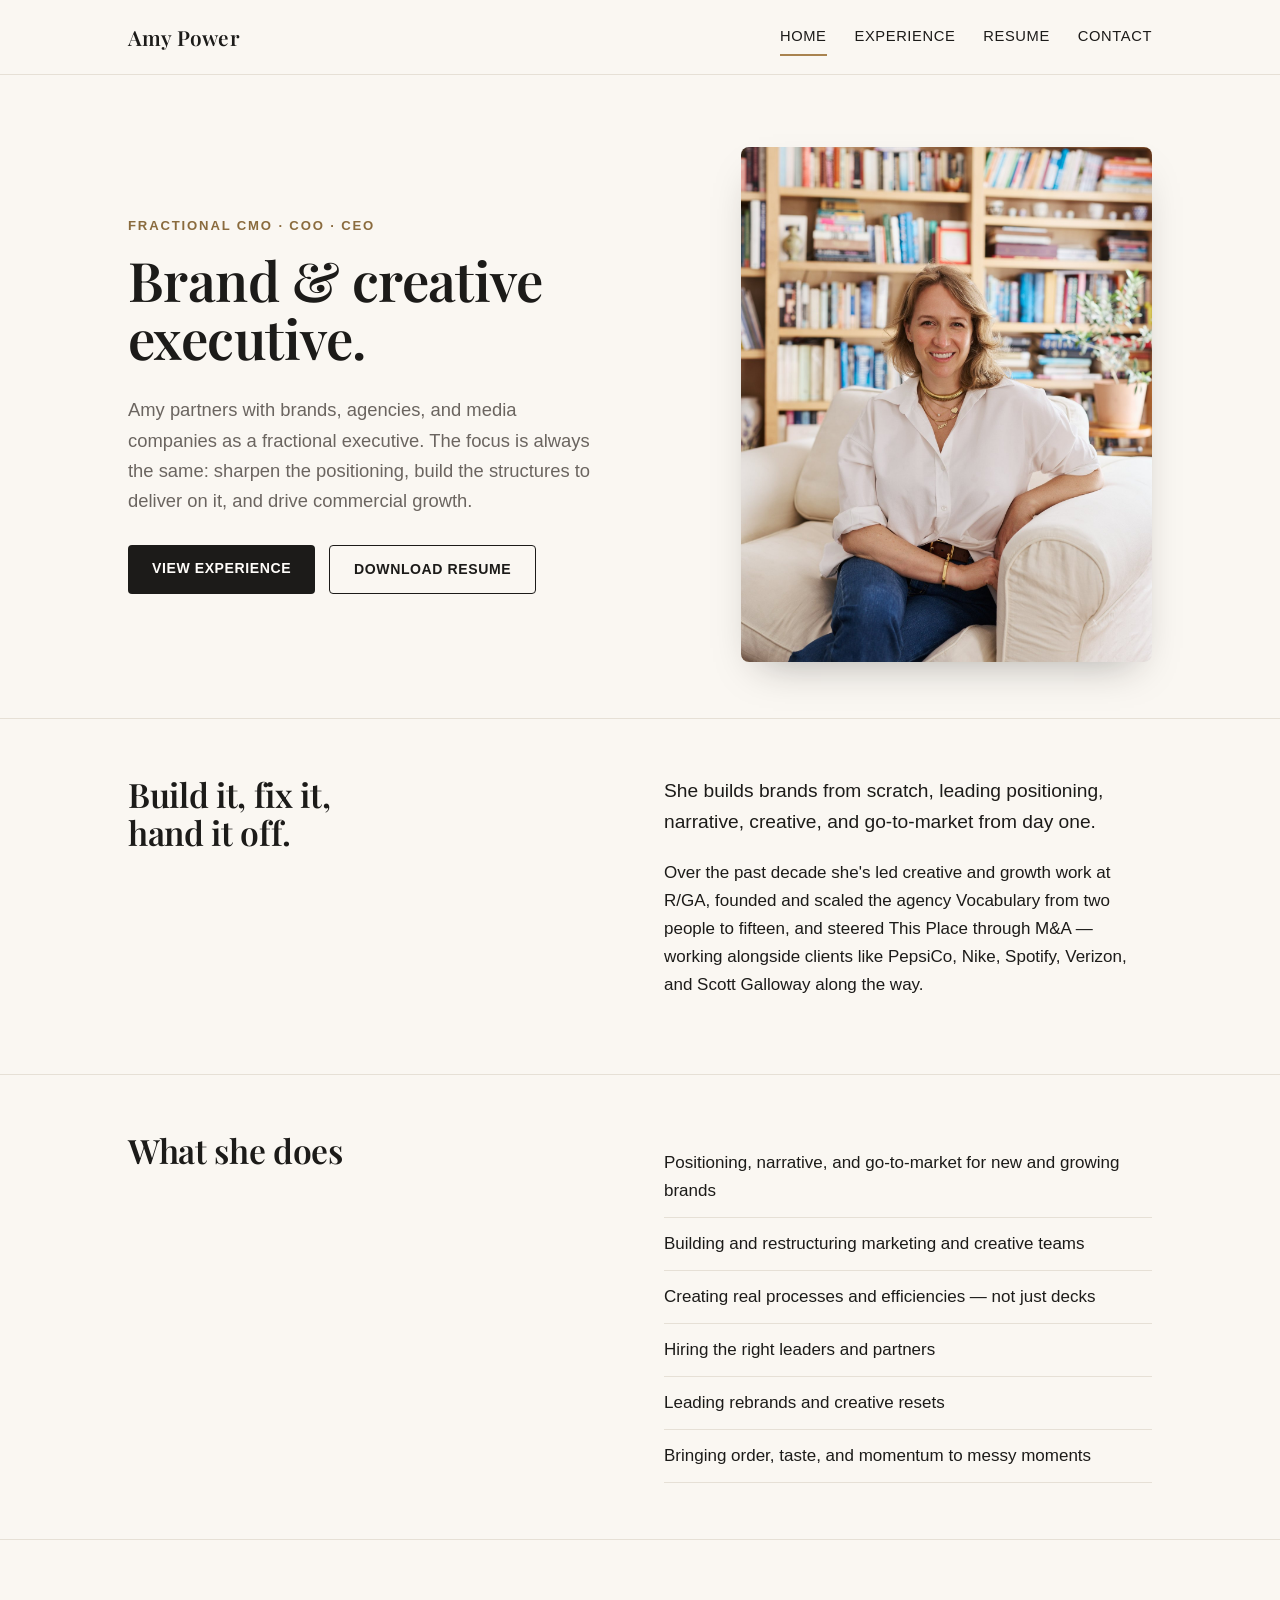
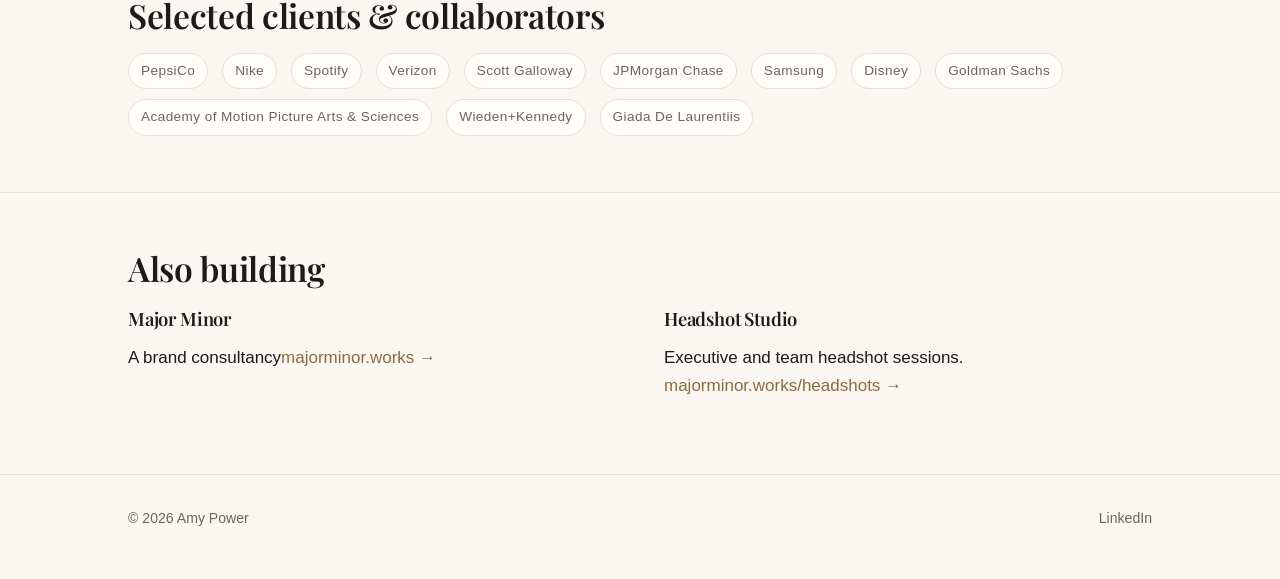
==== index.html @ 0f81f7c0 "Update index.html" ====
<!doctype html>
<html lang="en">
<head>
<meta charset="UTF-8" />
<meta name="viewport" content="width=device-width, initial-scale=1.0" />
<title>Amy Power — Brand &amp; Creative Executive</title>
<meta name="description" content="Amy Power is a fractional CMO, COO, and CEO who builds and fixes brands — positioning, narrative, creative, and go-to-market — for founders, talent, and companies from PepsiCo to Nike to Vocabulary." />
<link rel="preconnect" href="https://fonts.googleapis.com">
<link rel="preconnect" href="https://fonts.gstatic.com" crossorigin>
<link href="https://fonts.googleapis.com/css2?family=Playfair+Display:wght@500;600;700&display=swap" rel="stylesheet">
<link rel="stylesheet" href="styles.css" />
</head>
<body>

<header class="site">
  <div class="nav-inner">
    <a class="wordmark" href="index.html">Amy Power</a>
    <button class="menu-toggle" aria-label="Toggle menu"><span></span><span></span><span></span></button>
    <nav class="links">
      <a href="index.html" aria-current="page">Home</a>
      <a href="experience.html">Experience</a>
      <a href="resume.html">Resume</a>
      <a href="contact.html">Contact</a>
    </nav>
  </div>
</header>

<main>
  <section class="hero">
    <div class="wrap hero-inner">
      <div>
        <div class="hero-eyebrow">Fractional CMO &middot; COO &middot; CEO</div>
        <h1>Brand &amp; creative<br />executive.</h1>
        <p class="hero-lede">Amy partners with brands, agencies, and media companies as a fractional executive. The focus is always the same: sharpen the positioning, build the structures to deliver on it, and drive commercial growth.</p>
        <div class="cta-row">
          <a class="btn btn-primary" href="experience.html">View Experience</a>
          <a class="btn btn-secondary" href="Amy-Power-Resume.pdf" target="_blank" rel="noopener">Download Resume</a>
        </div>
      </div>
      <div class="hero-photo">
        <img src="amy-power-headshot.jpg" alt="Portrait of Amy Power" />
      </div>
    </div>
  </section>

  <section class="block">
    <div class="wrap">
      <div class="two-col">
        <div>
          <h2>Build it, fix it,<br />hand it off.</h2>
        </div>
        <div>
          <p class="lead-para">She builds brands from scratch, leading positioning, narrative, creative, and go-to-market from day one.</p>
          <p>Over the past decade she's led creative and growth work at R/GA, founded and scaled the agency Vocabulary from two people to fifteen, and steered This Place through M&A — working alongside clients like PepsiCo, Nike, Spotify, Verizon, and Scott Galloway along the way.</p>
        </div>
      </div>
    </div>
  </section>

  <section class="block">
    <div class="wrap">
      <div class="two-col">
        <div>
          <h2>What she does</h2>
        </div>
        <ul class="pill-list">
          <li>Positioning, narrative, and go-to-market for new and growing brands</li>
          <li>Building and restructuring marketing and creative teams</li>
          <li>Creating real processes and efficiencies — not just decks</li>
          <li>Hiring the right leaders and partners</li>
          <li>Leading rebrands and creative resets</li>
          <li>Bringing order, taste, and momentum to messy moments</li>
        </ul>
      </div>
    </div>
  </section>

  <section class="block">
    <div class="wrap">
      <h2>Selected clients &amp; collaborators</h2>
      <div class="clients">
        <span>PepsiCo</span>
        <span>Nike</span>
        <span>Spotify</span>
        <span>Verizon</span>
        <span>Scott Galloway</span>
        <span>JPMorgan Chase</span>
        <span>Samsung</span>
        <span>Disney</span>
        <span>Goldman Sachs</span>
        <span>Academy of Motion Picture Arts &amp; Sciences</span>
        <span>Wieden+Kennedy</span>
        <span>Giada De Laurentiis</span>
      </div>
    </div>
  </section>

  <section class="block">
    <div class="wrap">
      <h2>Also building</h2>
      <div class="two-col">
        <div>
          <h3>Major Minor</h3>
          <p>A brand consultancy<a href="https://majorminor.works" target="_blank" rel="noopener">majorminor.works &rarr;</a></p></p>
        </div>
        <div>
          <h3>Headshot Studio</h3>
          <p>Executive and team headshot sessions. <a href="http://majorminor.works/headshots/" target="_blank" rel="noopener">majorminor.works/headshots &rarr;</a></p>
        </div>
      </div>
    </div>
  </section>
</main>

<footer class="site">
  <div class="wrap">
    <span>&copy; <span id="year"></span> Amy Power</span>
    <a href="https://www.linkedin.com/in/aamypowerr" target="_blank" rel="noopener">LinkedIn</a>
  </div>
</footer>

<script src="main.js"></script>
<script>document.getElementById("year").textContent = new Date().getFullYear();</script>
</body>
</html>
---- styles.css ----
/* Amy Power — personal site
   Type: Playfair Display for headlines, Helvetica Neue for body
   Palette: warm cream, charcoal, brass accent */

:root {
  --cream: #faf7f2;
  --paper: #fffdfa;
  --charcoal: #1c1b19;
  --warm-gray: #6b6560;
  --line: #e6e0d6;
  --brass: #a9834f;
  --brass-dark: #8a6b3e;
  --max-w: 1080px;
}

* { box-sizing: border-box; }

html { scroll-behavior: smooth; }

body {
  margin: 0;
  background: var(--cream);
  color: var(--charcoal);
  font-family: "Helvetica Neue", Helvetica, Arial, sans-serif;
  font-size: 17px;
  line-height: 1.65;
  -webkit-font-smoothing: antialiased;
}

h1, h2, h3, .display {
  font-family: "Playfair Display", Georgia, "Times New Roman", serif;
  font-weight: 600;
  letter-spacing: -0.01em;
  margin: 0 0 0.5em;
  color: var(--charcoal);
}

h1 { font-size: clamp(2.2rem, 5vw, 3.4rem); line-height: 1.08; }
h2 { font-size: clamp(1.5rem, 3vw, 2.1rem); line-height: 1.15; }
h3 { font-size: 1.15rem; font-weight: 600; }

p { margin: 0 0 1.1em; color: var(--charcoal); }

a { color: var(--brass-dark); text-decoration: none; }
a:hover { text-decoration: underline; }

.wrap {
  max-width: var(--max-w);
  margin: 0 auto;
  padding: 0 28px;
}

/* Header / nav */
header.site {
  position: sticky;
  top: 0;
  z-index: 20;
  background: rgba(250, 247, 242, 0.92);
  backdrop-filter: saturate(140%) blur(6px);
  border-bottom: 1px solid var(--line);
}

.nav-inner {
  max-width: var(--max-w);
  margin: 0 auto;
  padding: 18px 28px;
  display: flex;
  align-items: center;
  justify-content: space-between;
}

.wordmark {
  font-family: "Playfair Display", Georgia, serif;
  font-size: 1.3rem;
  font-weight: 600;
  color: var(--charcoal);
  letter-spacing: 0.01em;
}
.wordmark:hover { text-decoration: none; }

nav.links { display: flex; gap: 28px; align-items: center; }

nav.links a {
  color: var(--charcoal);
  font-size: 0.92rem;
  letter-spacing: 0.04em;
  text-transform: uppercase;
  padding: 6px 0;
  border-bottom: 2px solid transparent;
}

nav.links a:hover,
nav.links a[aria-current="page"] {
  border-bottom-color: var(--brass);
  text-decoration: none;
}

.menu-toggle {
  display: none;
  background: none;
  border: 1px solid var(--charcoal);
  border-radius: 6px;
  width: 40px;
  height: 36px;
  cursor: pointer;
}
.menu-toggle span {
  display: block;
  width: 18px;
  height: 2px;
  background: var(--charcoal);
  margin: 4px auto;
}

/* Hero */
.hero {
  padding: 72px 0 56px;
}
.hero-inner {
  display: grid;
  grid-template-columns: 1.15fr 0.85fr;
  gap: 56px;
  align-items: center;
}
.hero-eyebrow {
  text-transform: uppercase;
  letter-spacing: 0.14em;
  font-size: 0.82rem;
  color: var(--brass-dark);
  font-weight: 600;
  margin-bottom: 14px;
}
.hero-lede {
  font-size: 1.15rem;
  color: var(--warm-gray);
  max-width: 46ch;
}
.hero-photo {
  width: 100%;
  aspect-ratio: 4 / 5;
  border-radius: 8px;
  overflow: hidden;
  box-shadow: 0 18px 40px -18px rgba(28, 27, 25, 0.35);
}
.hero-photo img {
  width: 100%;
  height: 100%;
  object-fit: cover;
  display: block;
}

.cta-row { display: flex; gap: 14px; flex-wrap: wrap; margin-top: 28px; }

.btn {
  display: inline-block;
  padding: 12px 24px;
  border-radius: 4px;
  font-size: 0.88rem;
  letter-spacing: 0.04em;
  text-transform: uppercase;
  font-weight: 600;
  transition: all 0.15s ease;
}
.btn-primary {
  background: var(--charcoal);
  color: var(--paper);
}
.btn-primary:hover {
  background: var(--brass-dark);
  text-decoration: none;
}
.btn-secondary {
  background: transparent;
  color: var(--charcoal);
  border: 1px solid var(--charcoal);
}
.btn-secondary:hover {
  border-color: var(--brass-dark);
  color: var(--brass-dark);
  text-decoration: none;
}

/* Sections */
section.block {
  padding: 56px 0;
  border-top: 1px solid var(--line);
}
section.block:first-of-type { border-top: none; }

.lead-para {
  font-size: 1.2rem;
  max-width: 68ch;
  color: var(--charcoal);
}

.two-col {
  display: grid;
  grid-template-columns: 1fr 1fr;
  gap: 48px;
}

.pill-list { list-style: none; padding: 0; margin: 18px 0 0; }
.pill-list li {
  padding: 12px 0;
  border-bottom: 1px solid var(--line);
  color: var(--charcoal);
}
.pill-list li:first-child { padding-top: 0; }

.clients {
  display: flex;
  flex-wrap: wrap;
  gap: 10px 14px;
  margin-top: 18px;
}
.clients span {
  font-size: 0.85rem;
  letter-spacing: 0.03em;
  color: var(--warm-gray);
  padding: 6px 12px;
  border: 1px solid var(--line);
  border-radius: 999px;
  background: var(--paper);
}

/* Experience timeline */
.role {
  padding: 28px 0;
  border-top: 1px solid var(--line);
  display: grid;
  grid-template-columns: 220px 1fr;
  gap: 28px;
}
.role:first-of-type { border-top: none; padding-top: 0; }
.role-meta { color: var(--warm-gray); font-size: 0.9rem; }
.role-meta .years { display: block; font-weight: 600; color: var(--charcoal); margin-bottom: 4px; }
.role h3 { margin-bottom: 4px; }
.role .org { color: var(--brass-dark); font-weight: 600; }
.role ul { margin: 10px 0 0; padding-left: 18px; }
.role li { margin-bottom: 6px; color: var(--charcoal); }
.role .role-clients { margin-top: 8px; font-size: 0.92rem; color: var(--warm-gray); }

.edu-grid {
  display: grid;
  grid-template-columns: repeat(2, 1fr);
  gap: 24px;
  margin-top: 12px;
}
.edu-item { }
.edu-item .school { font-weight: 600; }
.edu-item .detail { color: var(--warm-gray); font-size: 0.92rem; }

/* Resume page */
.resume-panel {
  background: var(--paper);
  border: 1px solid var(--line);
  border-radius: 10px;
  padding: 40px;
  text-align: center;
}
.resume-embed {
  border: 1px solid var(--line);
  border-radius: 8px;
  overflow: hidden;
  margin-top: 32px;
  height: 780px;
}
.resume-embed iframe { width: 100%; height: 100%; border: none; }

/* Contact */
.contact-grid {
  display: grid;
  grid-template-columns: 1fr 1fr;
  gap: 40px;
}
.contact-item { padding: 20px 0; border-bottom: 1px solid var(--line); }
.contact-item .label {
  text-transform: uppercase;
  letter-spacing: 0.08em;
  font-size: 0.78rem;
  color: var(--warm-gray);
  margin-bottom: 4px;
}
.contact-item .value { font-size: 1.15rem; }
.contact-item .note { color: var(--warm-gray); font-size: 0.9rem; margin-top: 4px; }

/* Footer */
footer.site {
  border-top: 1px solid var(--line);
  padding: 32px 0 48px;
  color: var(--warm-gray);
  font-size: 0.88rem;
}
footer.site .wrap {
  display: flex;
  justify-content: space-between;
  align-items: center;
  flex-wrap: wrap;
  gap: 12px;
}
footer.site a { color: var(--warm-gray); }

/* Responsive */
@media (max-width: 820px) {
  .hero-inner { grid-template-columns: 1fr; }
  .hero-photo { max-width: 340px; margin: 0 auto; }
  .two-col { grid-template-columns: 1fr; gap: 8px; }
  .role { grid-template-columns: 1fr; gap: 6px; }
  .contact-grid { grid-template-columns: 1fr; }
  .edu-grid { grid-template-columns: 1fr; }

  nav.links {
    position: absolute;
    top: 100%;
    left: 0;
    right: 0;
    background: var(--cream);
    border-bottom: 1px solid var(--line);
    flex-direction: column;
    gap: 0;
    display: none;
    padding: 8px 28px 20px;
  }
  nav.links.open { display: flex; }
  nav.links a { width: 100%; padding: 12px 0; border-bottom: 1px solid var(--line); }
  .menu-toggle { display: block; }
}
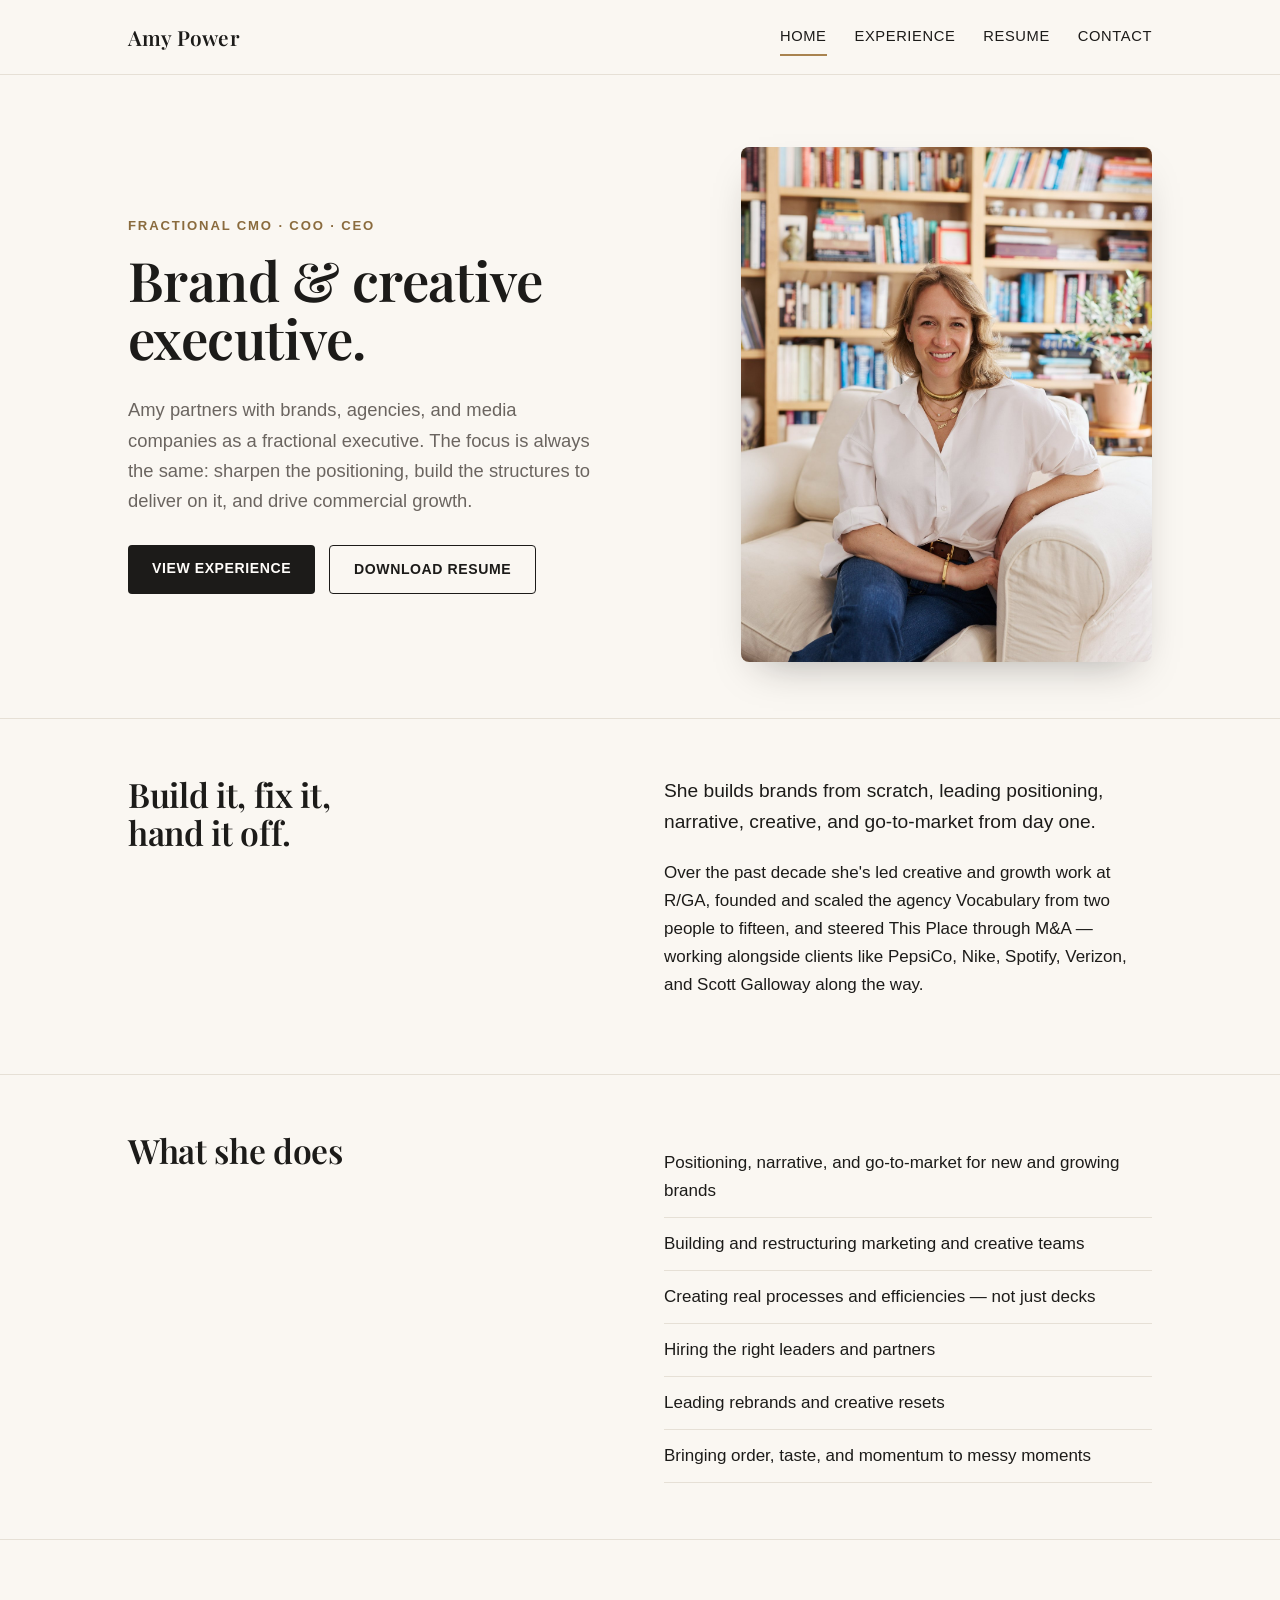
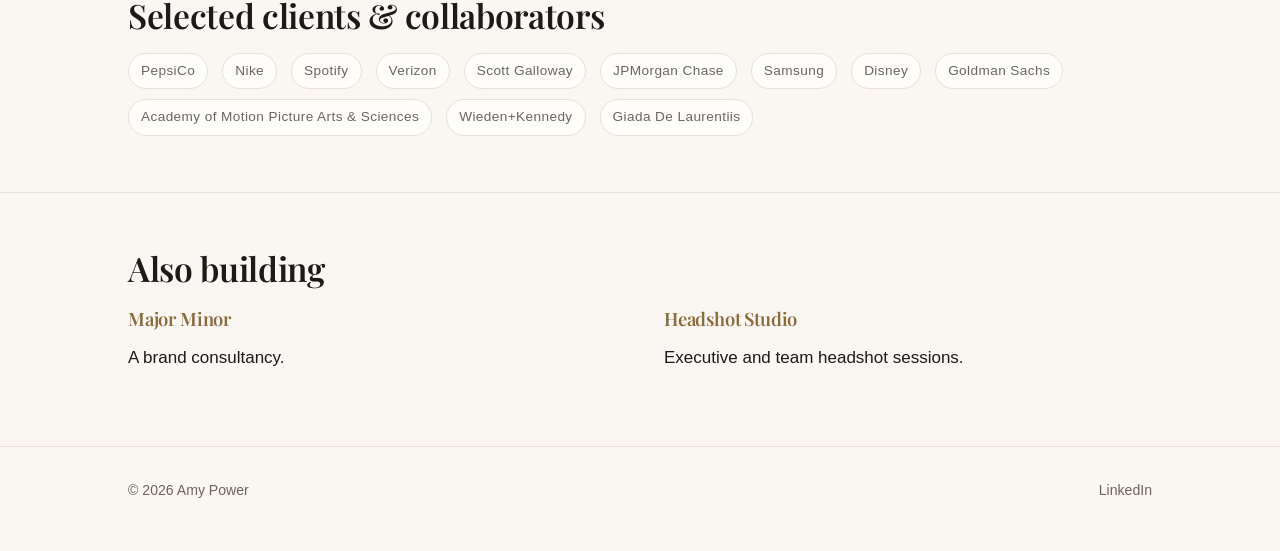
==== commit 3a74cb40: "Update index.html" ====
--- a/index.html
+++ b/index.html
@@ -95,21 +95,21 @@
     </div>
   </section>
 
-  <section class="block">
-    <div class="wrap">
-      <h2>Also building</h2>
-      <div class="two-col">
-        <div>
-          <h3>Major Minor</h3>
-          <p>A brand consultancy<a href="https://majorminor.works" target="_blank" rel="noopener">majorminor.works &rarr;</a></p></p>
-        </div>
-        <div>
-          <h3>Headshot Studio</h3>
-          <p>Executive and team headshot sessions. <a href="http://majorminor.works/headshots/" target="_blank" rel="noopener">majorminor.works/headshots &rarr;</a></p>
-        </div>
+ <section class="block">
+  <div class="wrap">
+    <h2>Also building</h2>
+    <div class="two-col">
+      <div>
+        <h3><a href="https://majorminor.works" target="_blank" rel="noopener">Major Minor</a></h3>
+        <p>A brand consultancy.</p>
+      </div>
+      <div>
+        <h3><a href="https://majorminor.works/headshots/" target="_blank" rel="noopener">Headshot Studio</a></h3>
+        <p>Executive and team headshot sessions.</p>
       </div>
     </div>
-  </section>
+  </div>
+</section>
 </main>
 
 <footer class="site">
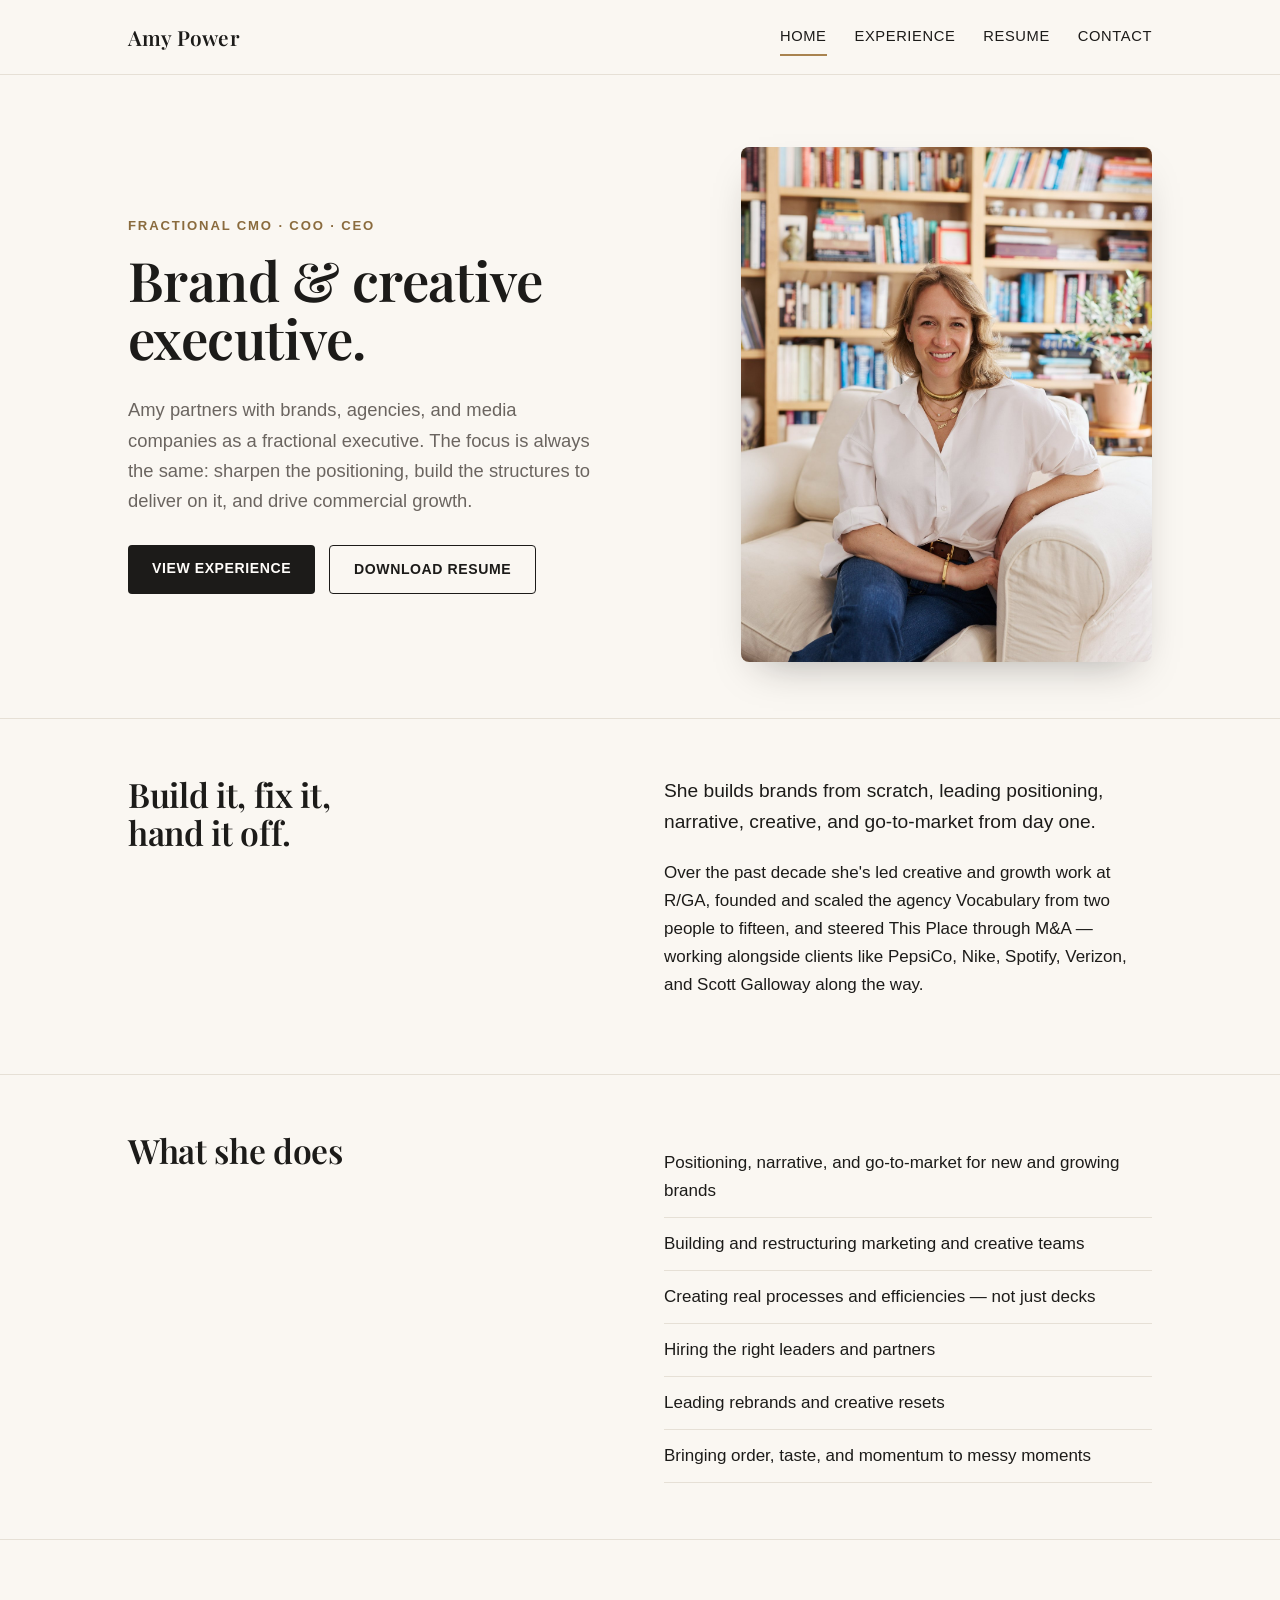
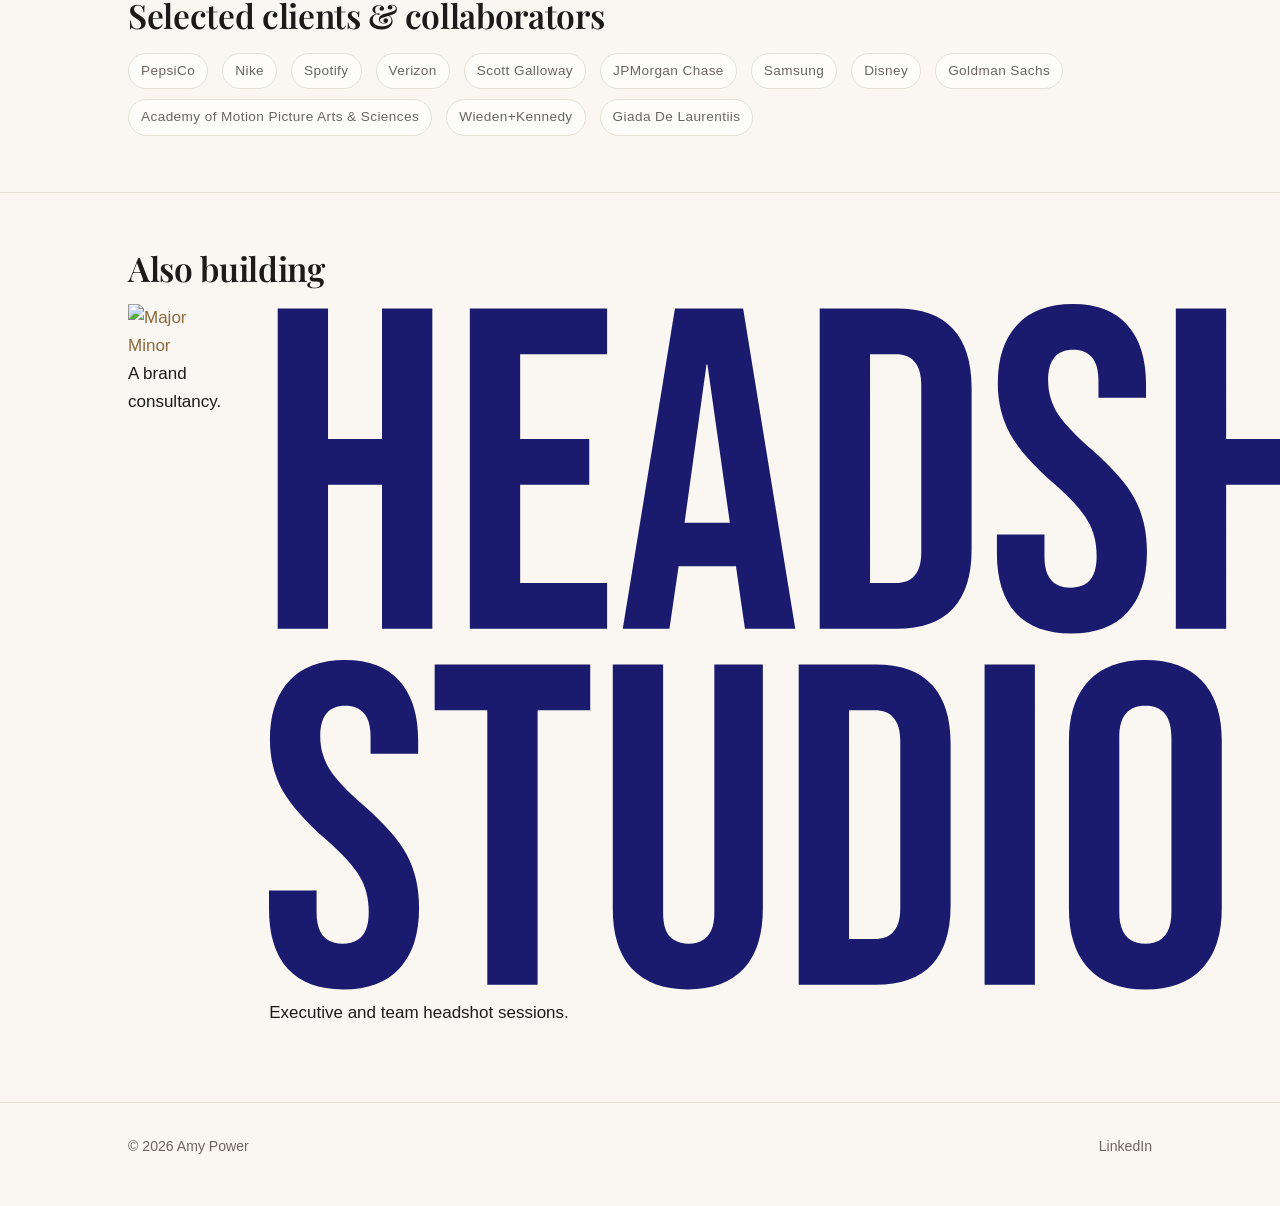
==== commit d39c7c5b: "Update index.html" ====
--- a/index.html
+++ b/index.html
@@ -95,22 +95,25 @@
     </div>
   </section>
 
- <section class="block">
+<section class="block">
   <div class="wrap">
     <h2>Also building</h2>
     <div class="two-col">
       <div>
-        <h3><a href="https://majorminor.works" target="_blank" rel="noopener">Major Minor</a></h3>
+        <a class="logo-link" href="https://majorminor.works" target="_blank" rel="noopener">
+          <img src="MAJORMINOR-LOGO-Black.svg" alt="Major Minor">
+        </a>
         <p>A brand consultancy.</p>
       </div>
       <div>
-        <h3><a href="https://majorminor.works/headshots/" target="_blank" rel="noopener">Headshot Studio</a></h3>
+        <a class="logo-link" href="https://majorminor.works/headshots/" target="_blank" rel="noopener">
+          <img src="Headshot Studio.svg" alt="Headshot Studio">
+        </a>
         <p>Executive and team headshot sessions.</p>
       </div>
     </div>
   </div>
 </section>
-</main>
 
 <footer class="site">
   <div class="wrap">
--- a/styles.css
+++ b/styles.css
@@ -325,3 +325,10 @@
   nav.links a { width: 100%; padding: 12px 0; border-bottom: 1px solid var(--line); }
   .menu-toggle { display: block; }
 }
+h3 a {
+  color: inherit;
+  text-decoration: none;
+}
+h3 a:hover {
+  text-decoration: underline;
+}
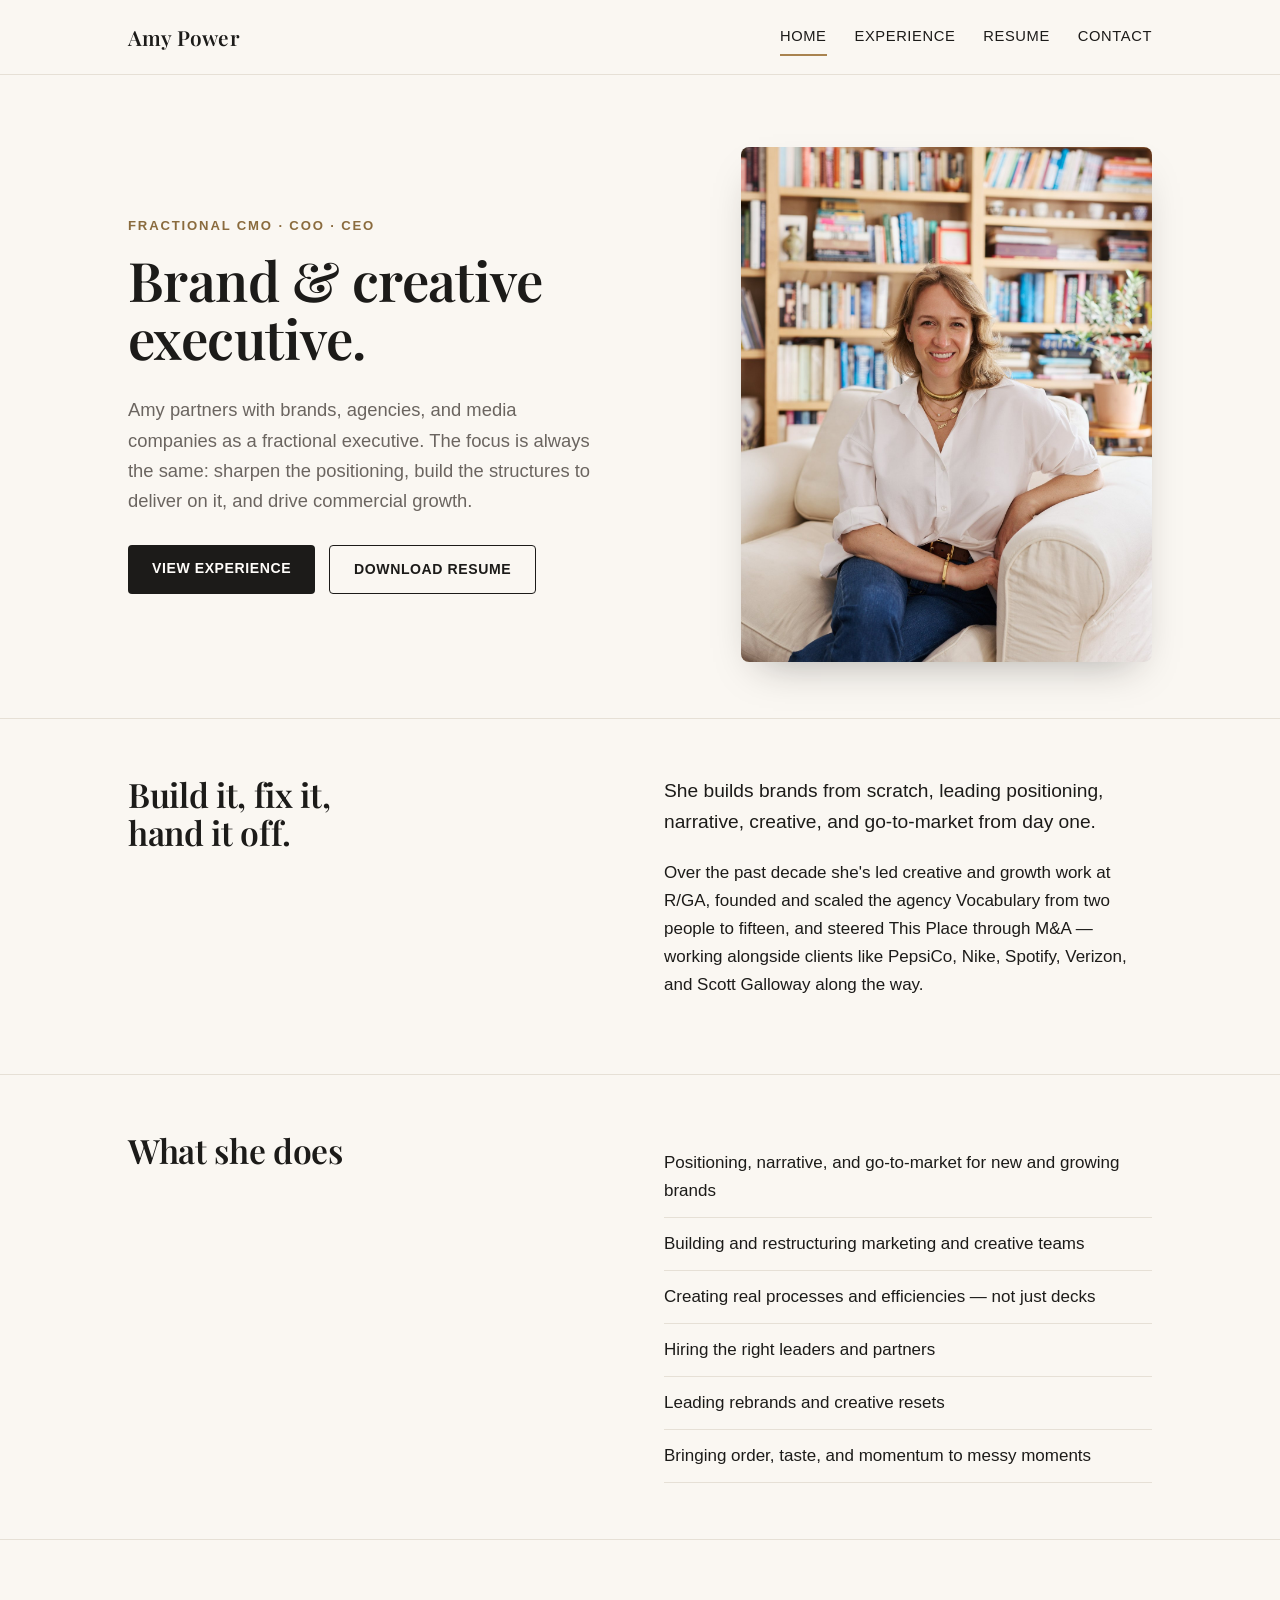
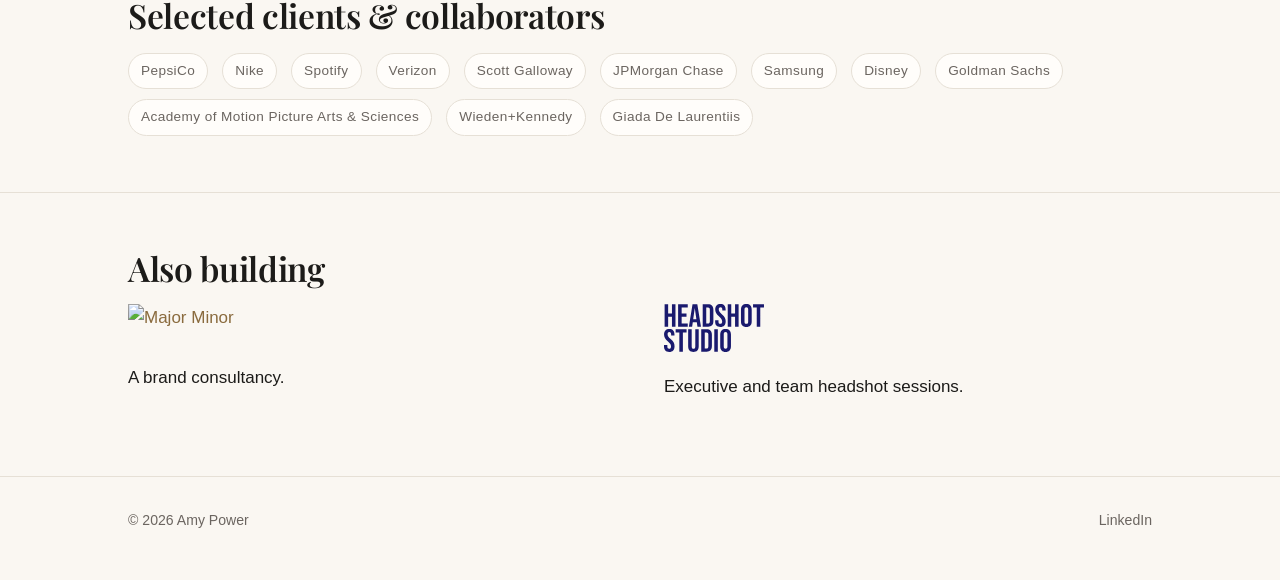
==== commit 212a0f91: "Update index.html" ====
--- a/index.html
+++ b/index.html
@@ -101,13 +101,13 @@
     <div class="two-col">
       <div>
         <a class="logo-link" href="https://majorminor.works" target="_blank" rel="noopener">
-          <img src="MAJORMINOR-LOGO-Black.svg" alt="Major Minor">
+          <img src="MAJORMINOR-LOGO-Black.svg" alt="Major Minor" height="48">
         </a>
         <p>A brand consultancy.</p>
       </div>
       <div>
         <a class="logo-link" href="https://majorminor.works/headshots/" target="_blank" rel="noopener">
-          <img src="Headshot Studio.svg" alt="Headshot Studio">
+          <img src="headshot-studio.svg" alt="Headshot Studio" height="48">
         </a>
         <p>Executive and team headshot sessions.</p>
       </div>
--- a/styles.css
+++ b/styles.css
@@ -325,10 +325,12 @@
   nav.links a { width: 100%; padding: 12px 0; border-bottom: 1px solid var(--line); }
   .menu-toggle { display: block; }
 }
-h3 a {
-  color: inherit;
-  text-decoration: none;
-}
-h3 a:hover {
-  text-decoration: underline;
-}
+.logo-link {
+  display: inline-block;
+  margin-bottom: 12px;
+}
+.logo-link img {
+  height: 48px;
+  width: auto;
+  display: block;
+}
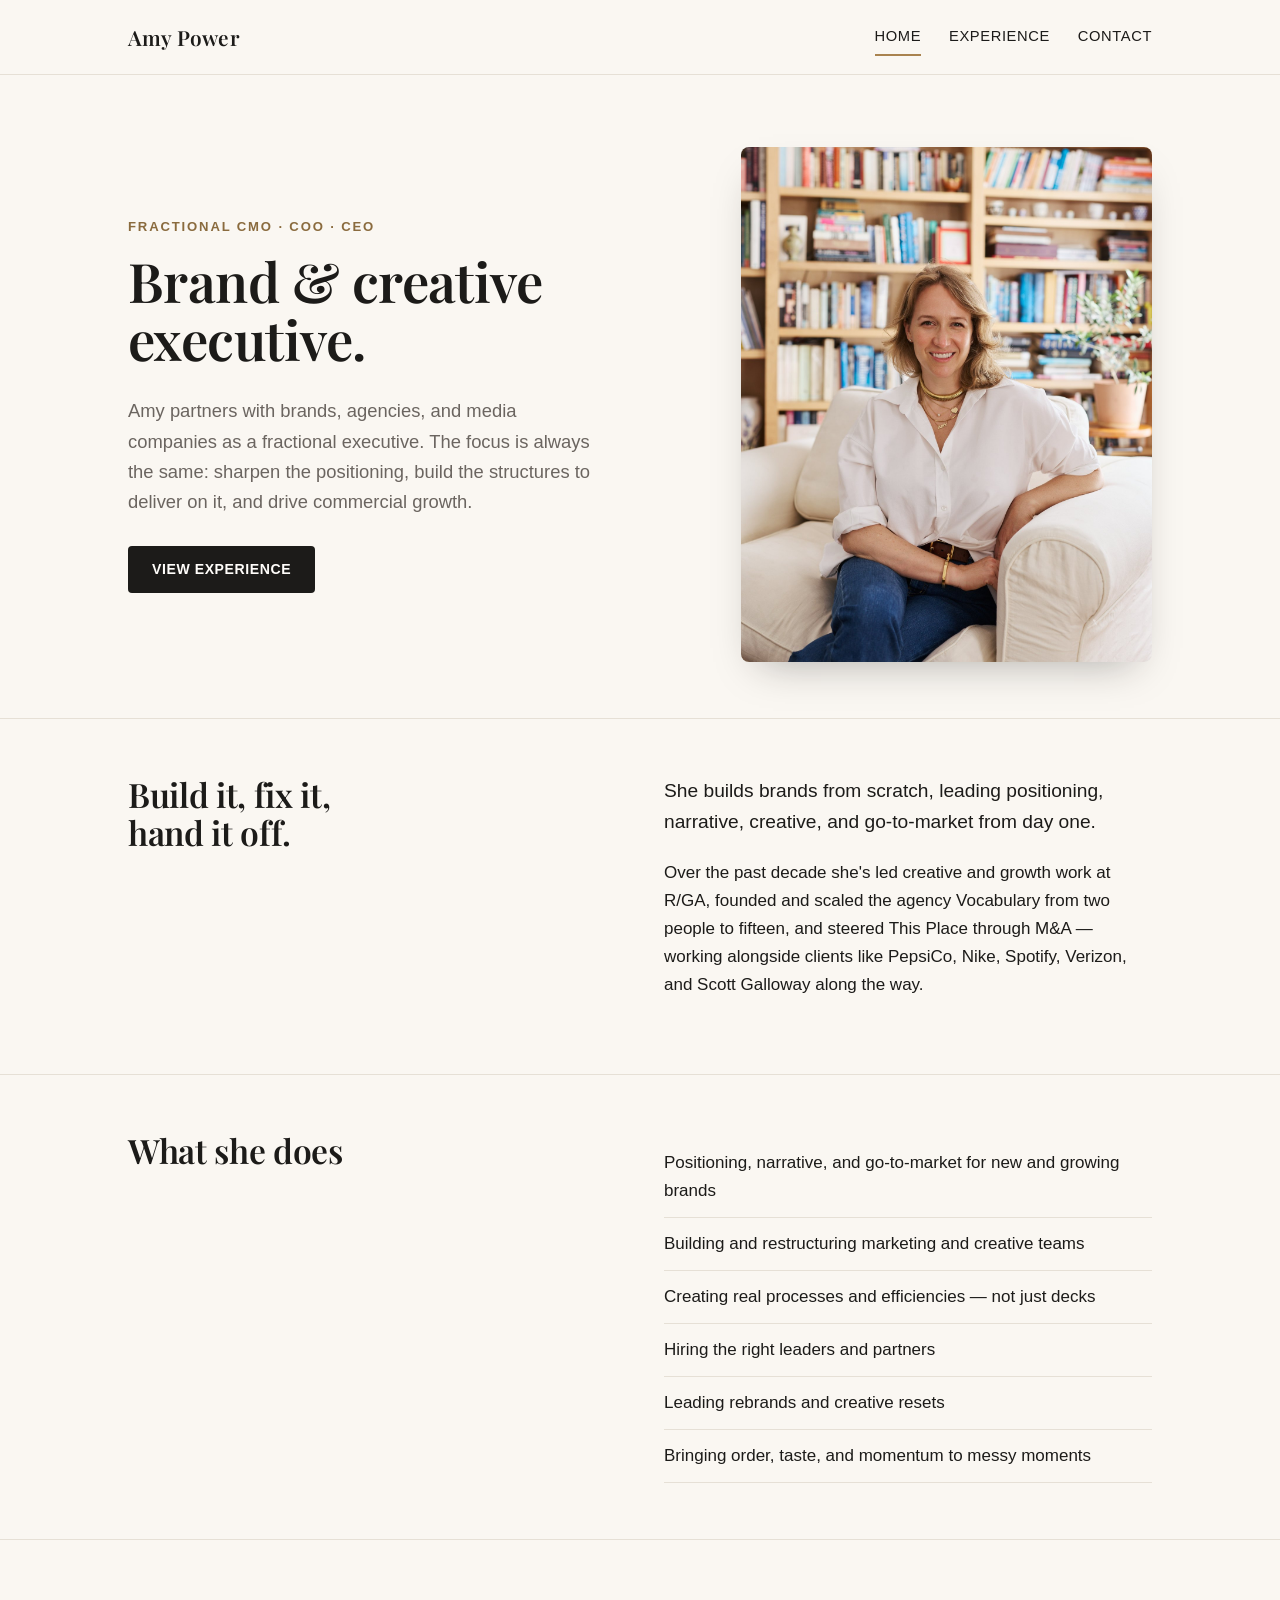
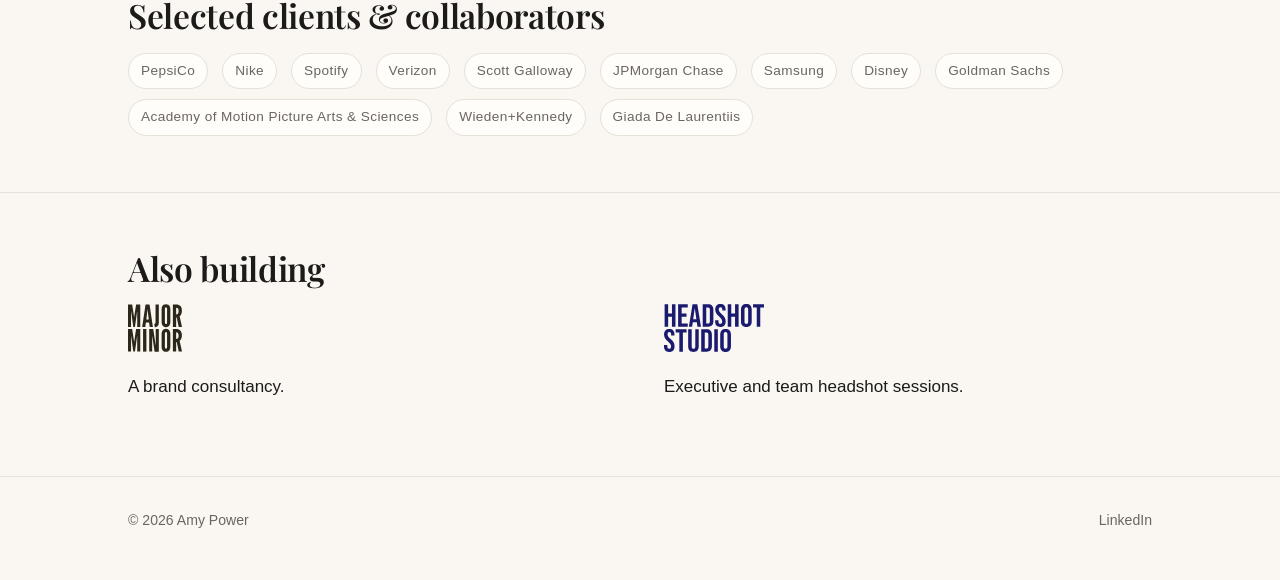
==== commit b0ea6e90: "Update index.html" ====
--- a/index.html
+++ b/index.html
@@ -19,7 +19,6 @@
     <nav class="links">
       <a href="index.html" aria-current="page">Home</a>
       <a href="experience.html">Experience</a>
-      <a href="resume.html">Resume</a>
       <a href="contact.html">Contact</a>
     </nav>
   </div>
@@ -34,7 +33,6 @@
         <p class="hero-lede">Amy partners with brands, agencies, and media companies as a fractional executive. The focus is always the same: sharpen the positioning, build the structures to deliver on it, and drive commercial growth.</p>
         <div class="cta-row">
           <a class="btn btn-primary" href="experience.html">View Experience</a>
-          <a class="btn btn-secondary" href="Amy-Power-Resume.pdf" target="_blank" rel="noopener">Download Resume</a>
         </div>
       </div>
       <div class="hero-photo">
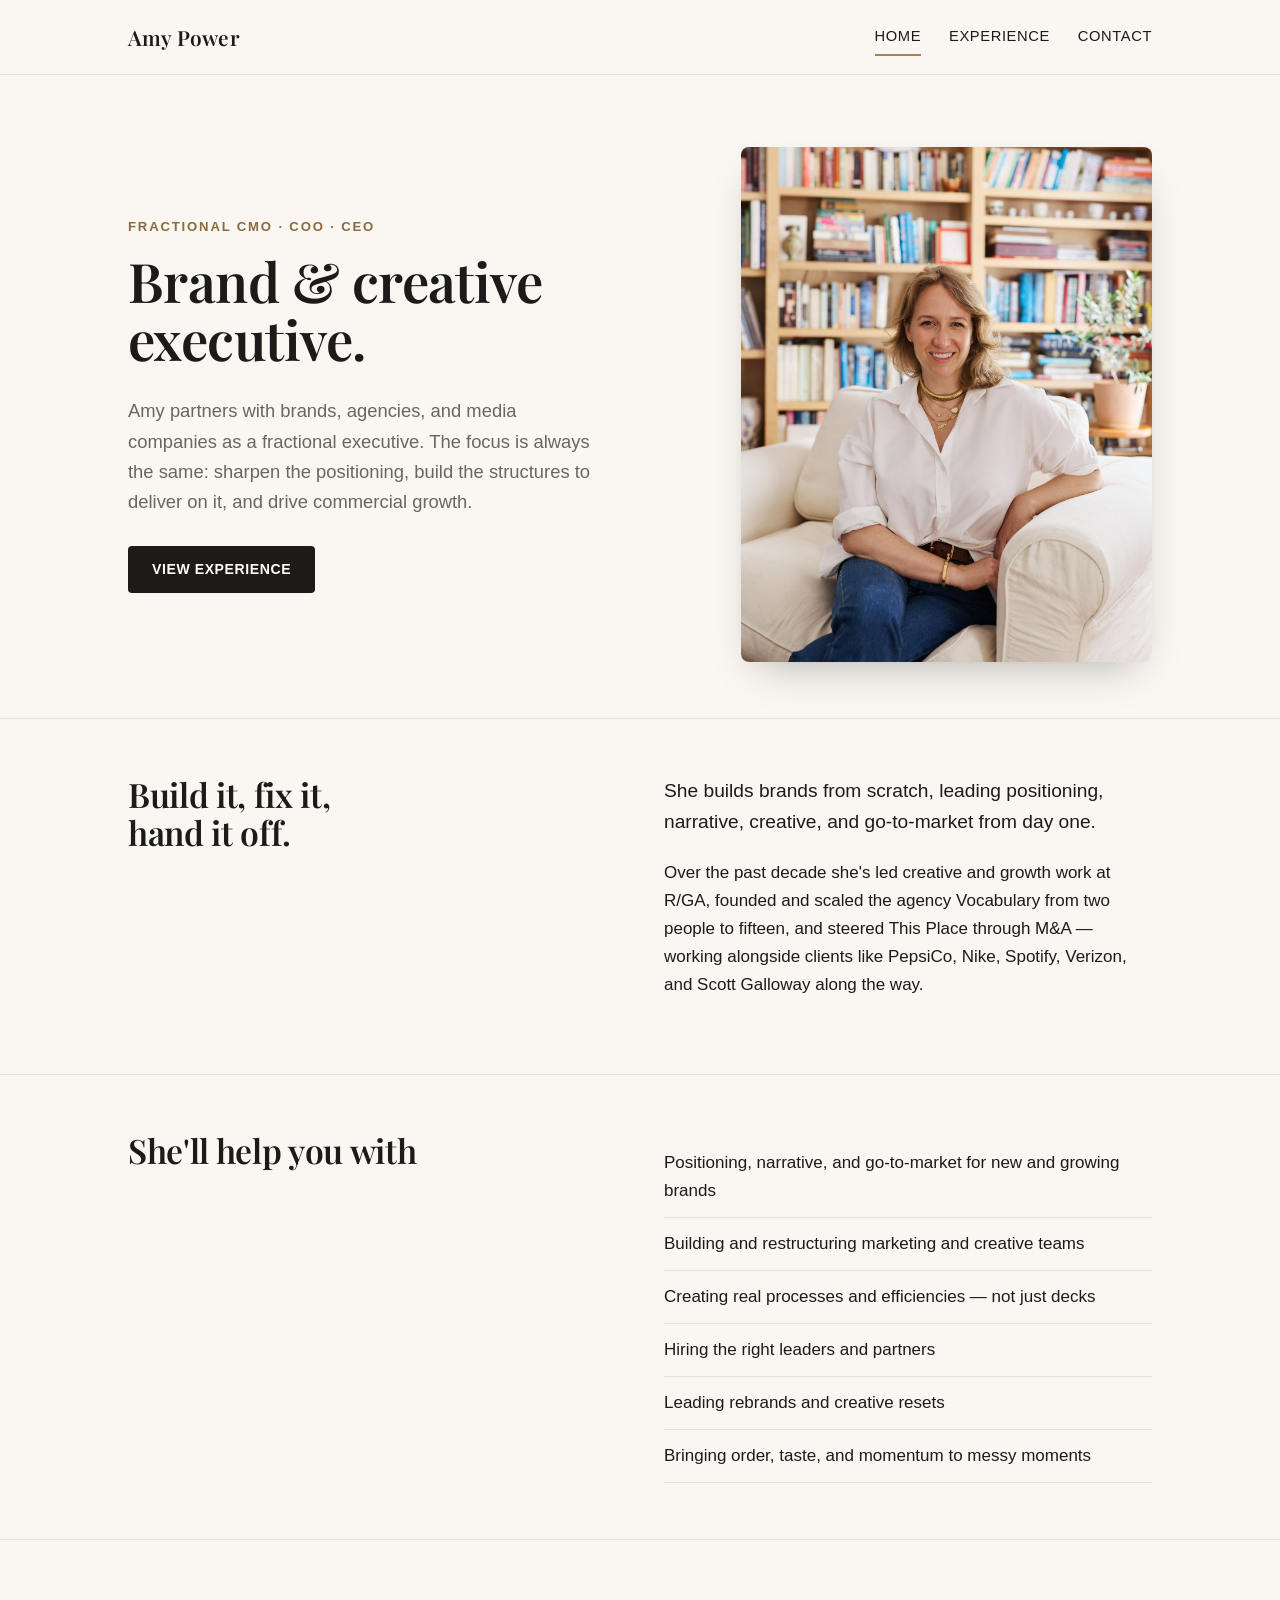
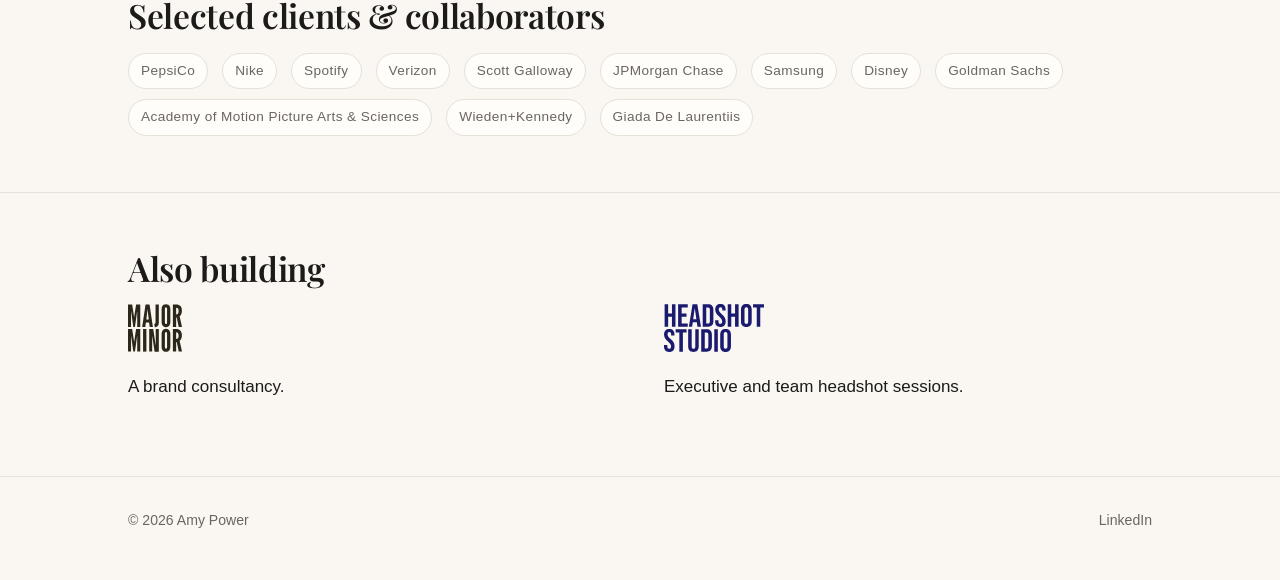
==== commit eece9999: "Update index.html" ====
--- a/index.html
+++ b/index.html
@@ -59,7 +59,7 @@
     <div class="wrap">
       <div class="two-col">
         <div>
-          <h2>What she does</h2>
+          <h2>She'll help you with</h2>
         </div>
         <ul class="pill-list">
           <li>Positioning, narrative, and go-to-market for new and growing brands</li>
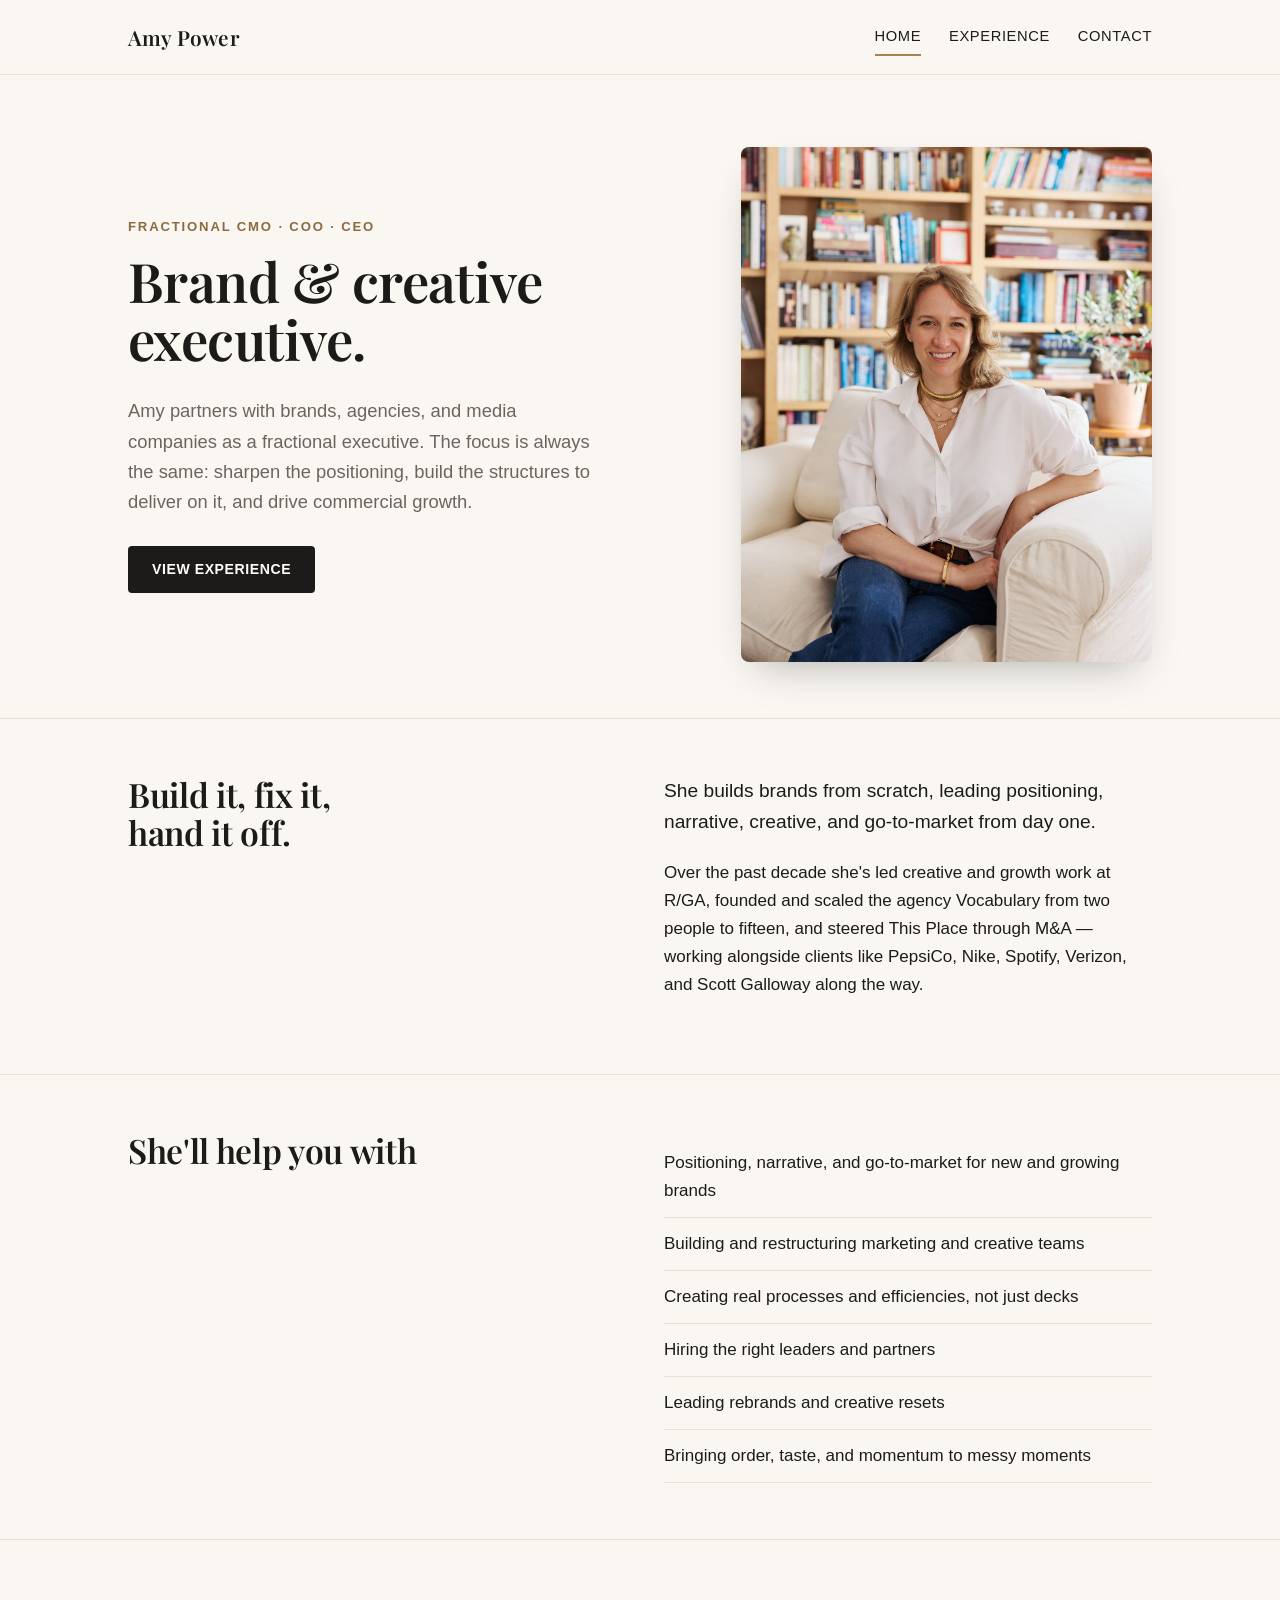
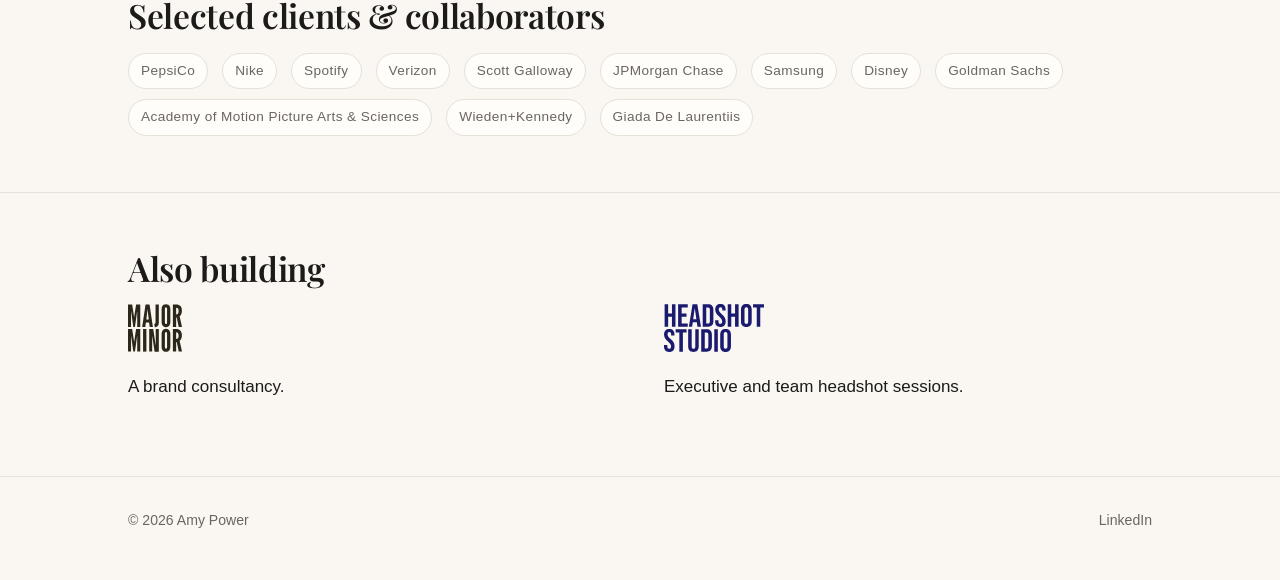
==== commit 13385ed9: "Update index.html" ====
--- a/index.html
+++ b/index.html
@@ -64,7 +64,7 @@
         <ul class="pill-list">
           <li>Positioning, narrative, and go-to-market for new and growing brands</li>
           <li>Building and restructuring marketing and creative teams</li>
-          <li>Creating real processes and efficiencies — not just decks</li>
+          <li>Creating real processes and efficiencies, not just decks</li>
           <li>Hiring the right leaders and partners</li>
           <li>Leading rebrands and creative resets</li>
           <li>Bringing order, taste, and momentum to messy moments</li>
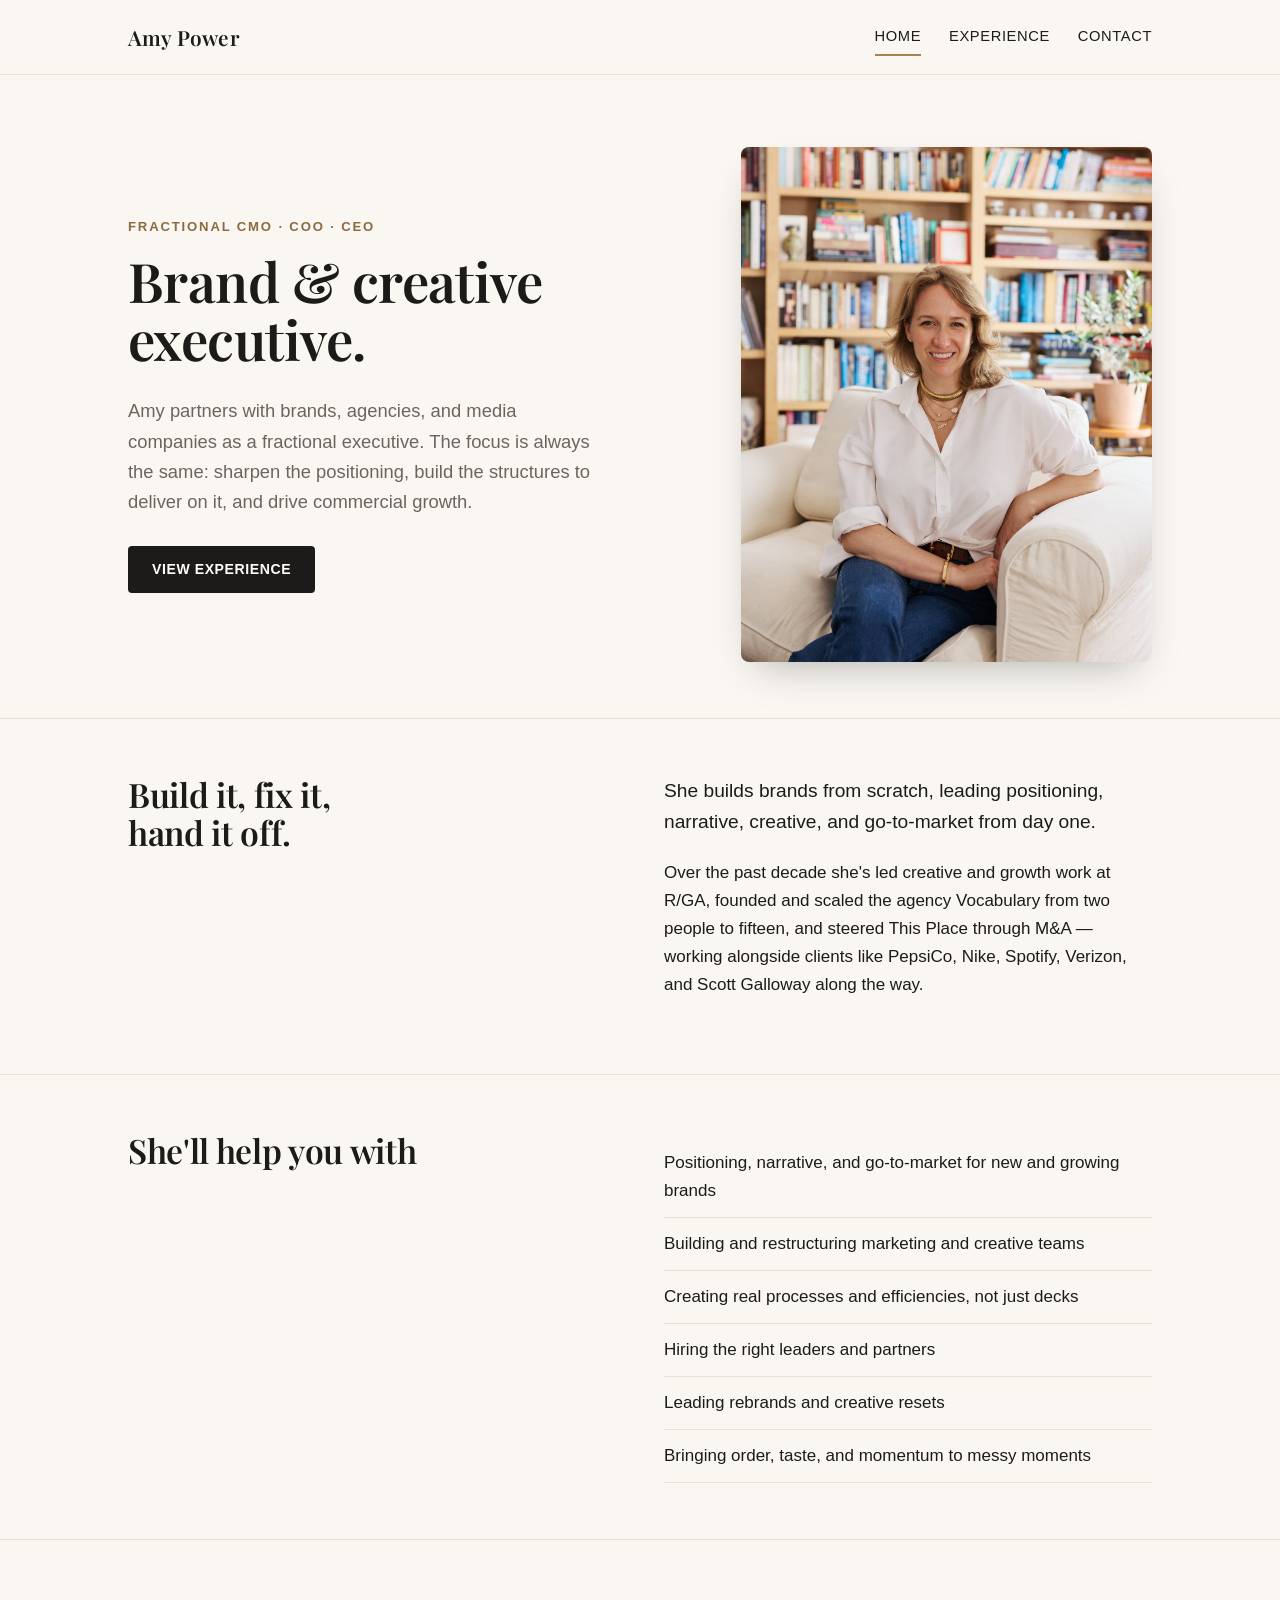
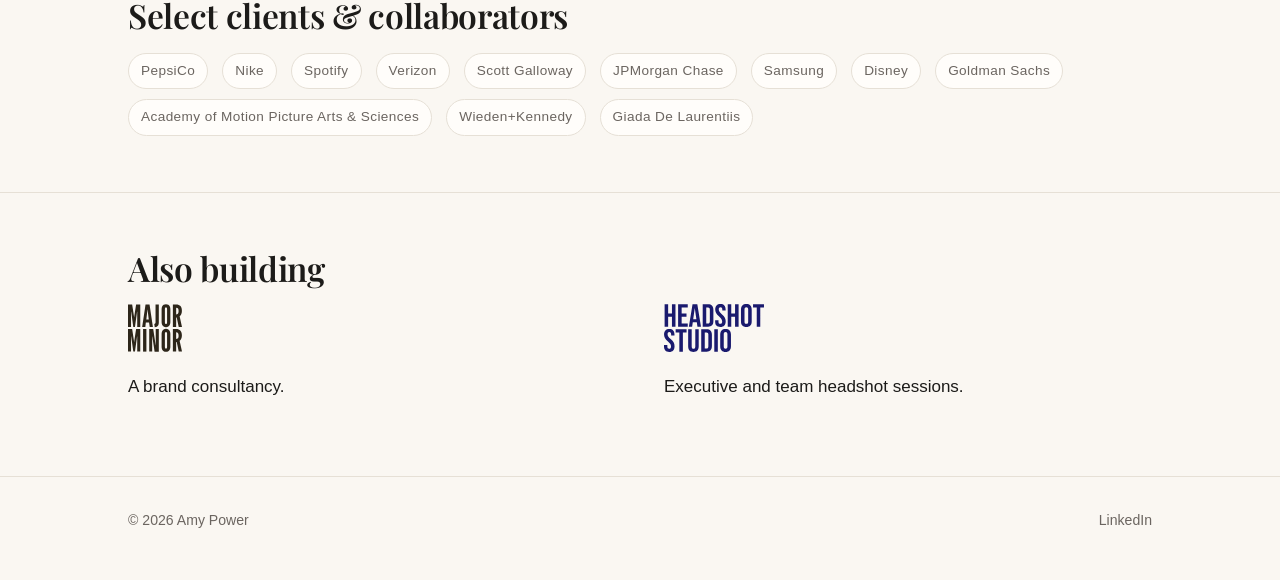
==== commit 99bd67f3: "Update index.html" ====
--- a/index.html
+++ b/index.html
@@ -75,7 +75,7 @@
 
   <section class="block">
     <div class="wrap">
-      <h2>Selected clients &amp; collaborators</h2>
+      <h2>Select clients &amp; collaborators</h2>
       <div class="clients">
         <span>PepsiCo</span>
         <span>Nike</span>
